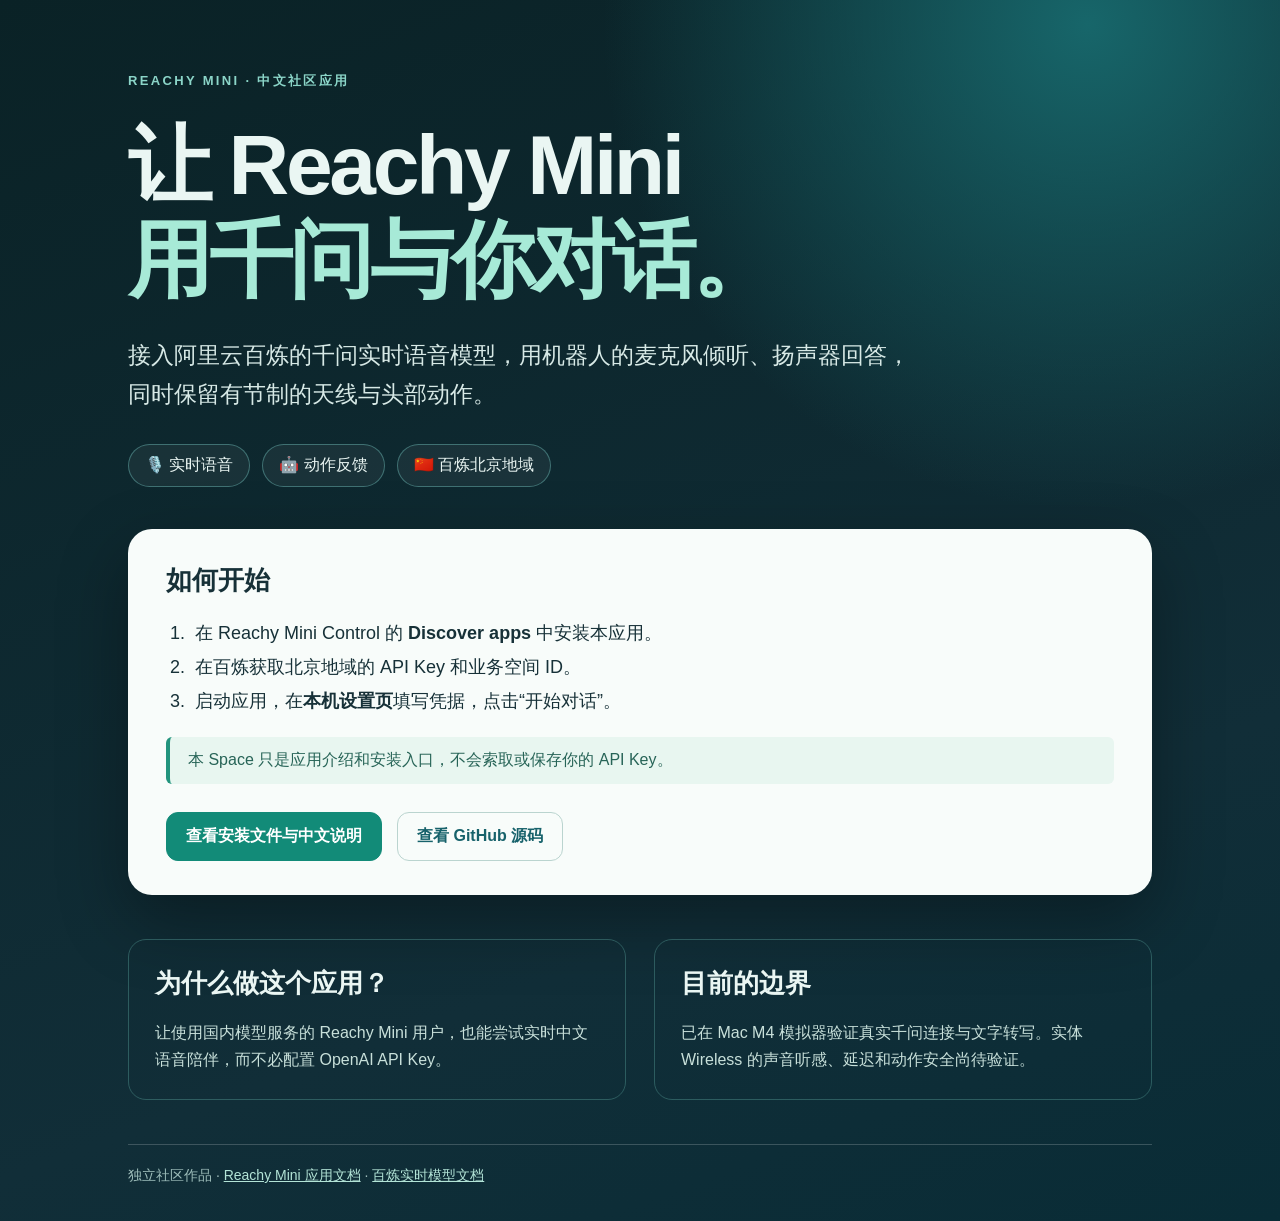
==== index.html @ 7cd7e66e "发布 Reachy Mini 千问 Live 中文社区应用" ====
<!doctype html>
<html lang="zh-CN">
<head>
  <meta charset="utf-8">
  <meta name="viewport" content="width=device-width,initial-scale=1">
  <meta name="description" content="为中文用户打造的 Reachy Mini 千问实时语音社区应用">
  <title>Reachy Mini 千问 Live</title>
  <link rel="stylesheet" href="style.css">
</head>
<body>
  <main>
    <div class="eyebrow">REACHY MINI · 中文社区应用</div>
    <h1>让 Reachy Mini<br><span>用千问与你对话。</span></h1>
    <p class="lead">接入阿里云百炼的千问实时语音模型，用机器人的麦克风倾听、扬声器回答，同时保留有节制的天线与头部动作。</p>
    <div class="pillrow"><span>🎙️ 实时语音</span><span>🤖 动作反馈</span><span>🇨🇳 百炼北京地域</span></div>
    <section class="panel">
      <h2>如何开始</h2>
      <ol>
        <li>在 Reachy Mini Control 的 <strong>Discover apps</strong> 中安装本应用。</li>
        <li>在百炼获取北京地域的 API Key 和业务空间 ID。</li>
        <li>启动应用，在<strong>本机设置页</strong>填写凭据，点击“开始对话”。</li>
      </ol>
      <p class="note">本 Space 只是应用介绍和安装入口，不会索取或保存你的 API Key。</p>
      <div class="actions"><a class="primary" href="https://huggingface.co/spaces/kongfurabbit/reachy-mini-qwen-live/tree/main">查看安装文件与中文说明</a><a href="https://github.com/kongfurabbitZ/reachy-mini-qwen-live">查看 GitHub 源码</a></div>
    </section>
    <section class="details"><div><h2>为什么做这个应用？</h2><p>让使用国内模型服务的 Reachy Mini 用户，也能尝试实时中文语音陪伴，而不必配置 OpenAI API Key。</p></div><div><h2>目前的边界</h2><p>已在 Mac M4 模拟器验证真实千问连接与文字转写。实体 Wireless 的声音听感、延迟和动作安全尚待验证。</p></div></section>
    <footer>独立社区作品 · <a href="https://huggingface.co/docs/reachy_mini/SDK/apps">Reachy Mini 应用文档</a> · <a href="https://help.aliyun.com/zh/model-studio/realtime">百炼实时模型文档</a></footer>
  </main>
</body>
</html>
---- style.css ----
:root{font-family:-apple-system,BlinkMacSystemFont,"PingFang SC","Microsoft YaHei",sans-serif;color:#eaf6f3;background:#0a2226}*{box-sizing:border-box}body{margin:0;background:radial-gradient(circle at 85% 2%,#17666a 0,transparent 30%),linear-gradient(160deg,#0a2226,#112e38 70%,#092c36);min-height:100vh}main{max-width:1080px;margin:auto;padding:72px 28px 36px}.eyebrow{color:#8bd5c8;letter-spacing:.18em;font-size:13px;font-weight:750}h1{font-size:clamp(42px,7.5vw,84px);line-height:1.13;letter-spacing:-.04em;margin:28px 0}h1 span{color:#a7ead7}.lead{font-size:clamp(18px,2vw,23px);line-height:1.7;max-width:790px;color:#d7e9e6}.pillrow{display:flex;gap:12px;flex-wrap:wrap;margin:30px 0 42px}.pillrow span{border:1px solid #6bb9b577;border-radius:99px;padding:10px 16px;background:#ffffff0d}.panel{background:#f8fcfa;color:#173138;border-radius:24px;padding:34px 38px;box-shadow:0 26px 70px #0005}.panel h2,.details h2{margin:0 0 18px;font-size:26px}.panel ol{padding-left:24px;font-size:18px;line-height:1.9}.panel li{padding-left:5px}.note{border-left:4px solid #22947d;background:#e8f6f0;padding:13px 18px;border-radius:6px;color:#276457}.actions{display:flex;gap:15px;flex-wrap:wrap;margin-top:28px}.actions a{display:inline-block;text-decoration:none;border:1px solid #bad4cf;border-radius:12px;padding:13px 19px;color:#17626b;font-weight:700}.actions a.primary{background:#128b78;color:white;border-color:#128b78}.details{display:grid;grid-template-columns:1fr 1fr;gap:28px;margin:44px 0}.details div{border:1px solid #4c8e8a7d;border-radius:18px;padding:26px}.details p{line-height:1.7;color:#c8e0da;margin:0}footer{color:#9dbdba;border-top:1px solid #ffffff30;padding-top:22px;font-size:14px}footer a{color:#b3e4d7}@media(max-width:700px){main{padding:42px 18px}.panel{padding:27px 22px}.details{grid-template-columns:1fr}}
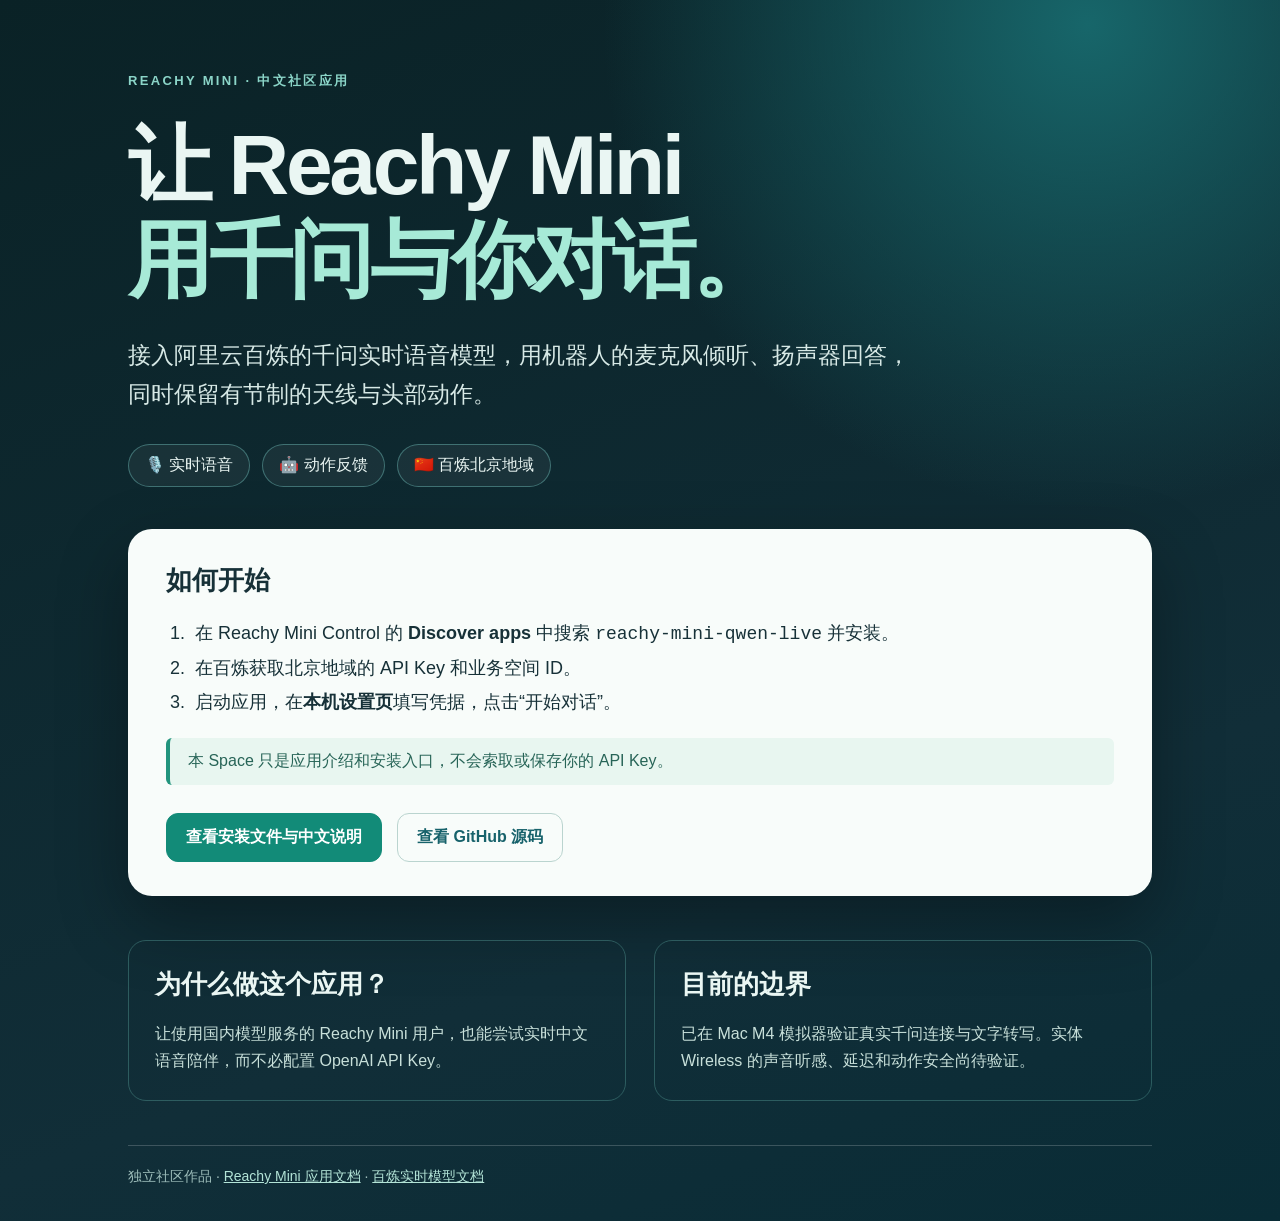
==== commit f01fa814: "明确在应用商店中的搜索名称" ====
--- a/index.html
+++ b/index.html
@@ -16,7 +16,7 @@
     <section class="panel">
       <h2>如何开始</h2>
       <ol>
-        <li>在 Reachy Mini Control 的 <strong>Discover apps</strong> 中安装本应用。</li>
+        <li>在 Reachy Mini Control 的 <strong>Discover apps</strong> 中搜索 <code>reachy-mini-qwen-live</code> 并安装。</li>
         <li>在百炼获取北京地域的 API Key 和业务空间 ID。</li>
         <li>启动应用，在<strong>本机设置页</strong>填写凭据，点击“开始对话”。</li>
       </ol>
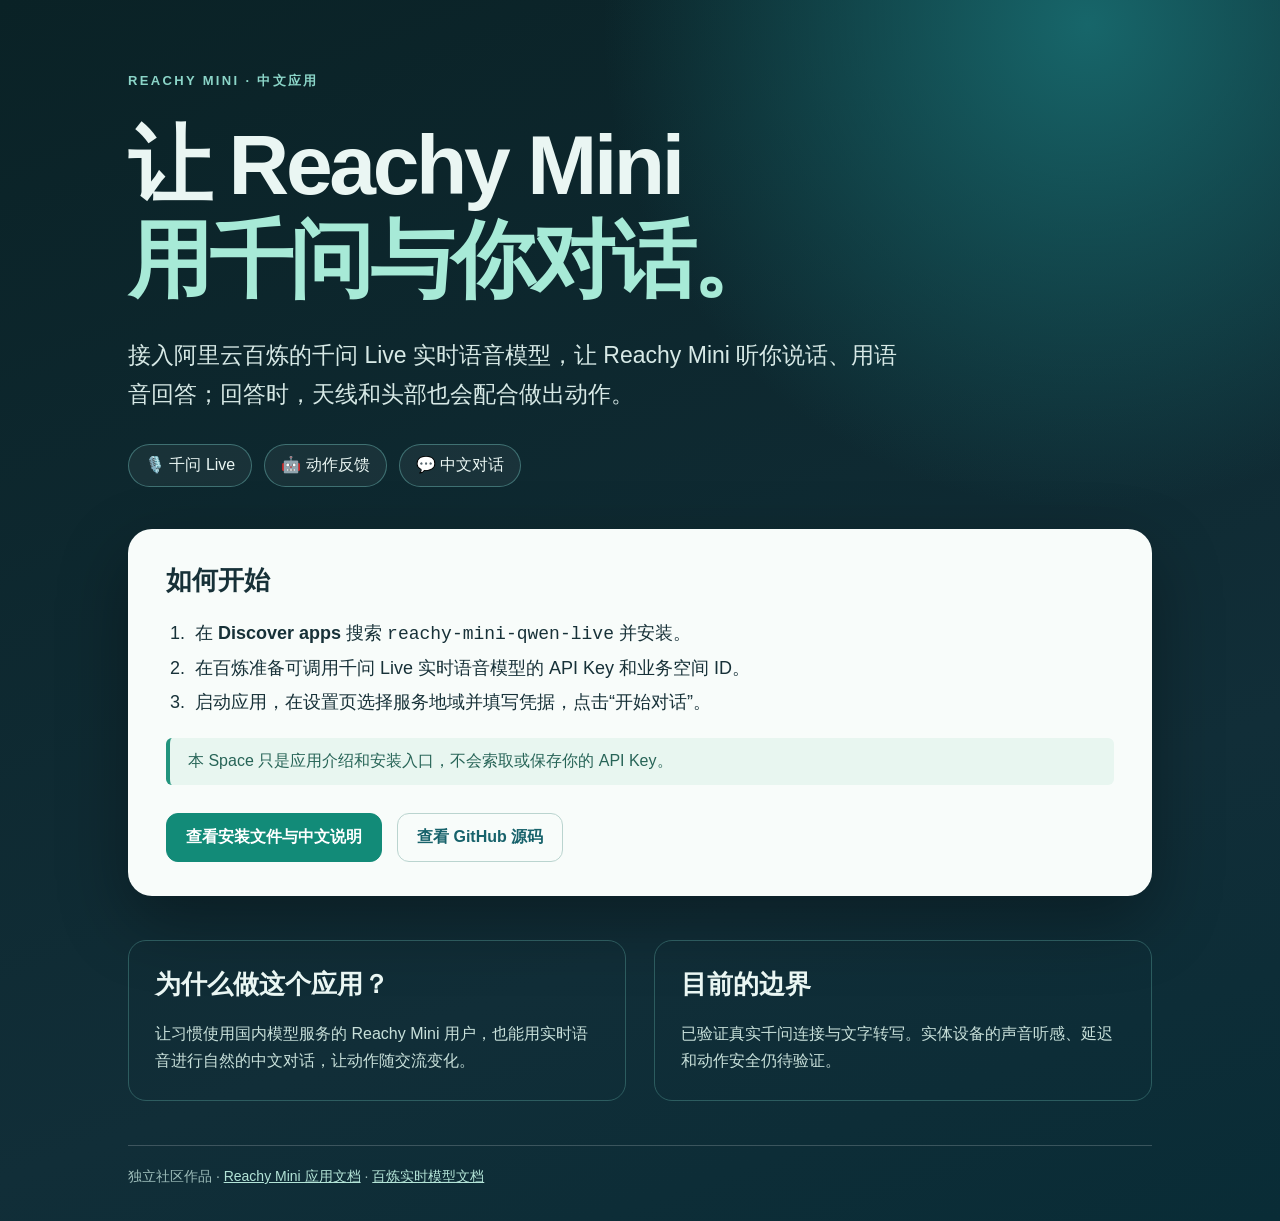
==== commit 3166bb0e: "修正文案并支持选择百炼服务地域" ====
--- a/index.html
+++ b/index.html
@@ -3,27 +3,27 @@
 <head>
   <meta charset="utf-8">
   <meta name="viewport" content="width=device-width,initial-scale=1">
-  <meta name="description" content="为中文用户打造的 Reachy Mini 千问实时语音社区应用">
+  <meta name="description" content="让 Reachy Mini 接入千问 Live 实时语音模型的中文应用">
   <title>Reachy Mini 千问 Live</title>
   <link rel="stylesheet" href="style.css">
 </head>
 <body>
   <main>
-    <div class="eyebrow">REACHY MINI · 中文社区应用</div>
+    <div class="eyebrow">REACHY MINI · 中文应用</div>
     <h1>让 Reachy Mini<br><span>用千问与你对话。</span></h1>
-    <p class="lead">接入阿里云百炼的千问实时语音模型，用机器人的麦克风倾听、扬声器回答，同时保留有节制的天线与头部动作。</p>
-    <div class="pillrow"><span>🎙️ 实时语音</span><span>🤖 动作反馈</span><span>🇨🇳 百炼北京地域</span></div>
+    <p class="lead">接入阿里云百炼的千问 Live 实时语音模型，让 Reachy Mini 听你说话、用语音回答；回答时，天线和头部也会配合做出动作。</p>
+    <div class="pillrow"><span>🎙️ 千问 Live</span><span>🤖 动作反馈</span><span>💬 中文对话</span></div>
     <section class="panel">
       <h2>如何开始</h2>
       <ol>
-        <li>在 Reachy Mini Control 的 <strong>Discover apps</strong> 中搜索 <code>reachy-mini-qwen-live</code> 并安装。</li>
-        <li>在百炼获取北京地域的 API Key 和业务空间 ID。</li>
-        <li>启动应用，在<strong>本机设置页</strong>填写凭据，点击“开始对话”。</li>
+        <li>在 <strong>Discover apps</strong> 搜索 <code>reachy-mini-qwen-live</code> 并安装。</li>
+        <li>在百炼准备可调用千问 Live 实时语音模型的 API Key 和业务空间 ID。</li>
+        <li>启动应用，在设置页选择服务地域并填写凭据，点击“开始对话”。</li>
       </ol>
       <p class="note">本 Space 只是应用介绍和安装入口，不会索取或保存你的 API Key。</p>
       <div class="actions"><a class="primary" href="https://huggingface.co/spaces/kongfurabbit/reachy-mini-qwen-live/tree/main">查看安装文件与中文说明</a><a href="https://github.com/kongfurabbitZ/reachy-mini-qwen-live">查看 GitHub 源码</a></div>
     </section>
-    <section class="details"><div><h2>为什么做这个应用？</h2><p>让使用国内模型服务的 Reachy Mini 用户，也能尝试实时中文语音陪伴，而不必配置 OpenAI API Key。</p></div><div><h2>目前的边界</h2><p>已在 Mac M4 模拟器验证真实千问连接与文字转写。实体 Wireless 的声音听感、延迟和动作安全尚待验证。</p></div></section>
+    <section class="details"><div><h2>为什么做这个应用？</h2><p>让习惯使用国内模型服务的 Reachy Mini 用户，也能用实时语音进行自然的中文对话，让动作随交流变化。</p></div><div><h2>目前的边界</h2><p>已验证真实千问连接与文字转写。实体设备的声音听感、延迟和动作安全仍待验证。</p></div></section>
     <footer>独立社区作品 · <a href="https://huggingface.co/docs/reachy_mini/SDK/apps">Reachy Mini 应用文档</a> · <a href="https://help.aliyun.com/zh/model-studio/realtime">百炼实时模型文档</a></footer>
   </main>
 </body>
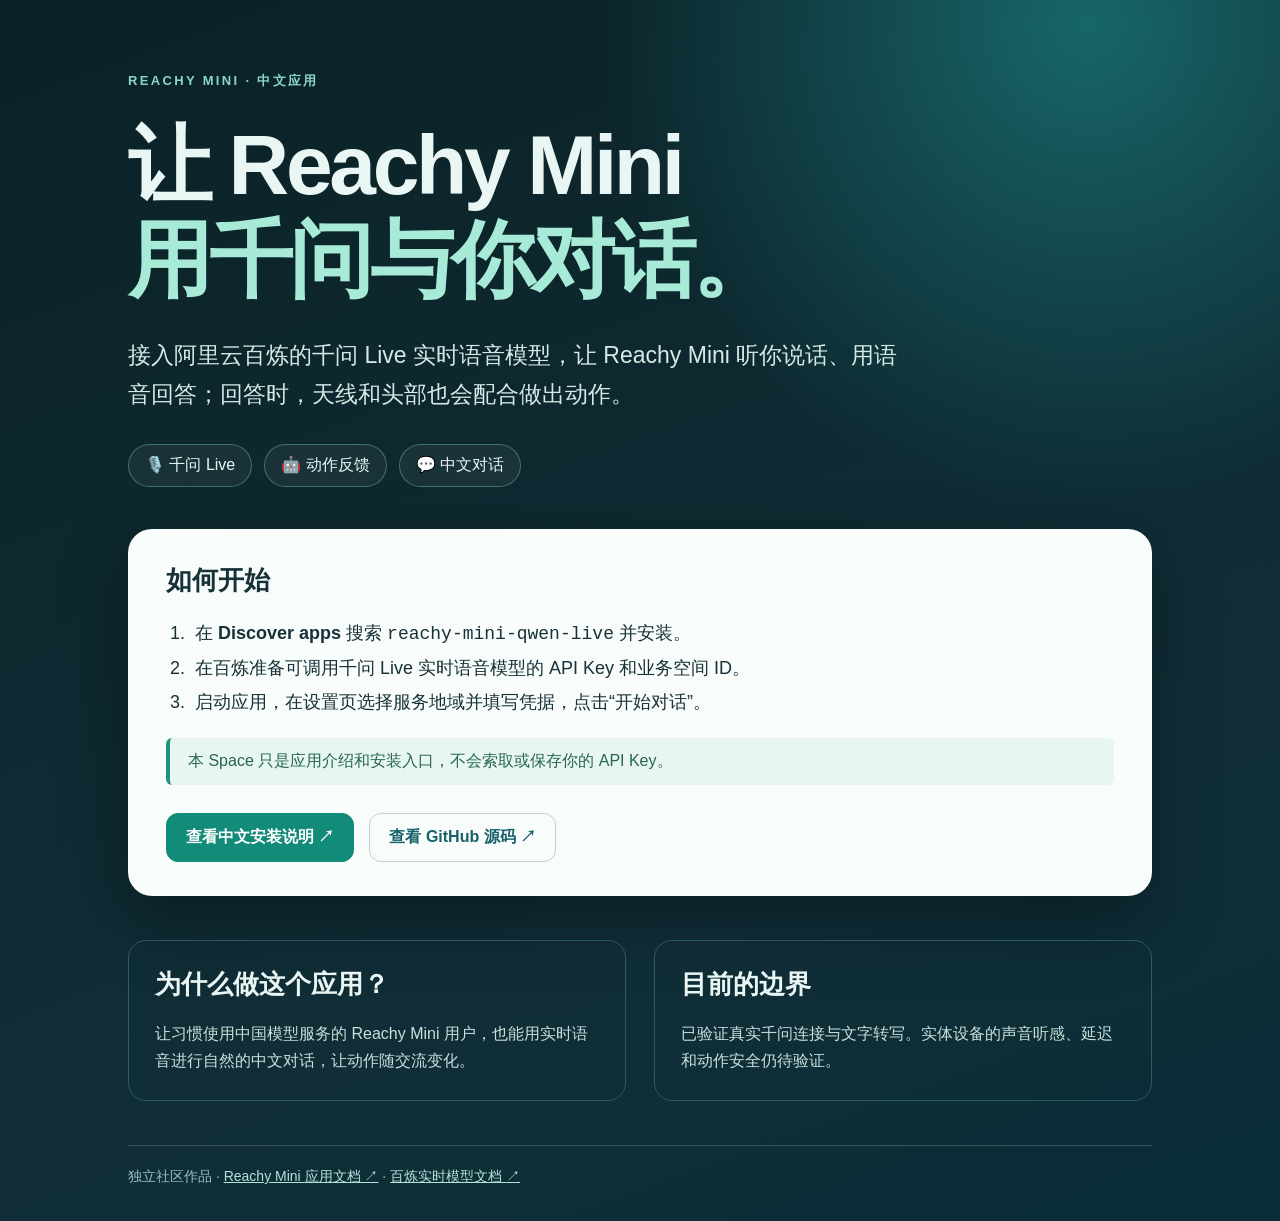
==== commit c0d3b53c: "修正 Space 外部链接和中国模型文案" ====
--- a/index.html
+++ b/index.html
@@ -21,10 +21,10 @@
         <li>启动应用，在设置页选择服务地域并填写凭据，点击“开始对话”。</li>
       </ol>
       <p class="note">本 Space 只是应用介绍和安装入口，不会索取或保存你的 API Key。</p>
-      <div class="actions"><a class="primary" href="https://huggingface.co/spaces/kongfurabbit/reachy-mini-qwen-live/tree/main">查看安装文件与中文说明</a><a href="https://github.com/kongfurabbitZ/reachy-mini-qwen-live">查看 GitHub 源码</a></div>
+      <div class="actions"><a class="primary" href="https://huggingface.co/spaces/kongfurabbit/reachy-mini-qwen-live/blob/main/README.md" target="_blank" rel="noopener noreferrer">查看中文安装说明 ↗</a><a href="https://github.com/kongfurabbitZ/reachy-mini-qwen-live" target="_blank" rel="noopener noreferrer">查看 GitHub 源码 ↗</a></div>
     </section>
-    <section class="details"><div><h2>为什么做这个应用？</h2><p>让习惯使用国内模型服务的 Reachy Mini 用户，也能用实时语音进行自然的中文对话，让动作随交流变化。</p></div><div><h2>目前的边界</h2><p>已验证真实千问连接与文字转写。实体设备的声音听感、延迟和动作安全仍待验证。</p></div></section>
-    <footer>独立社区作品 · <a href="https://huggingface.co/docs/reachy_mini/SDK/apps">Reachy Mini 应用文档</a> · <a href="https://help.aliyun.com/zh/model-studio/realtime">百炼实时模型文档</a></footer>
+    <section class="details"><div><h2>为什么做这个应用？</h2><p>让习惯使用中国模型服务的 Reachy Mini 用户，也能用实时语音进行自然的中文对话，让动作随交流变化。</p></div><div><h2>目前的边界</h2><p>已验证真实千问连接与文字转写。实体设备的声音听感、延迟和动作安全仍待验证。</p></div></section>
+    <footer>独立社区作品 · <a href="https://huggingface.co/docs/reachy_mini/SDK/apps" target="_blank" rel="noopener noreferrer">Reachy Mini 应用文档 ↗</a> · <a href="https://help.aliyun.com/zh/model-studio/realtime" target="_blank" rel="noopener noreferrer">百炼实时模型文档 ↗</a></footer>
   </main>
 </body>
 </html>
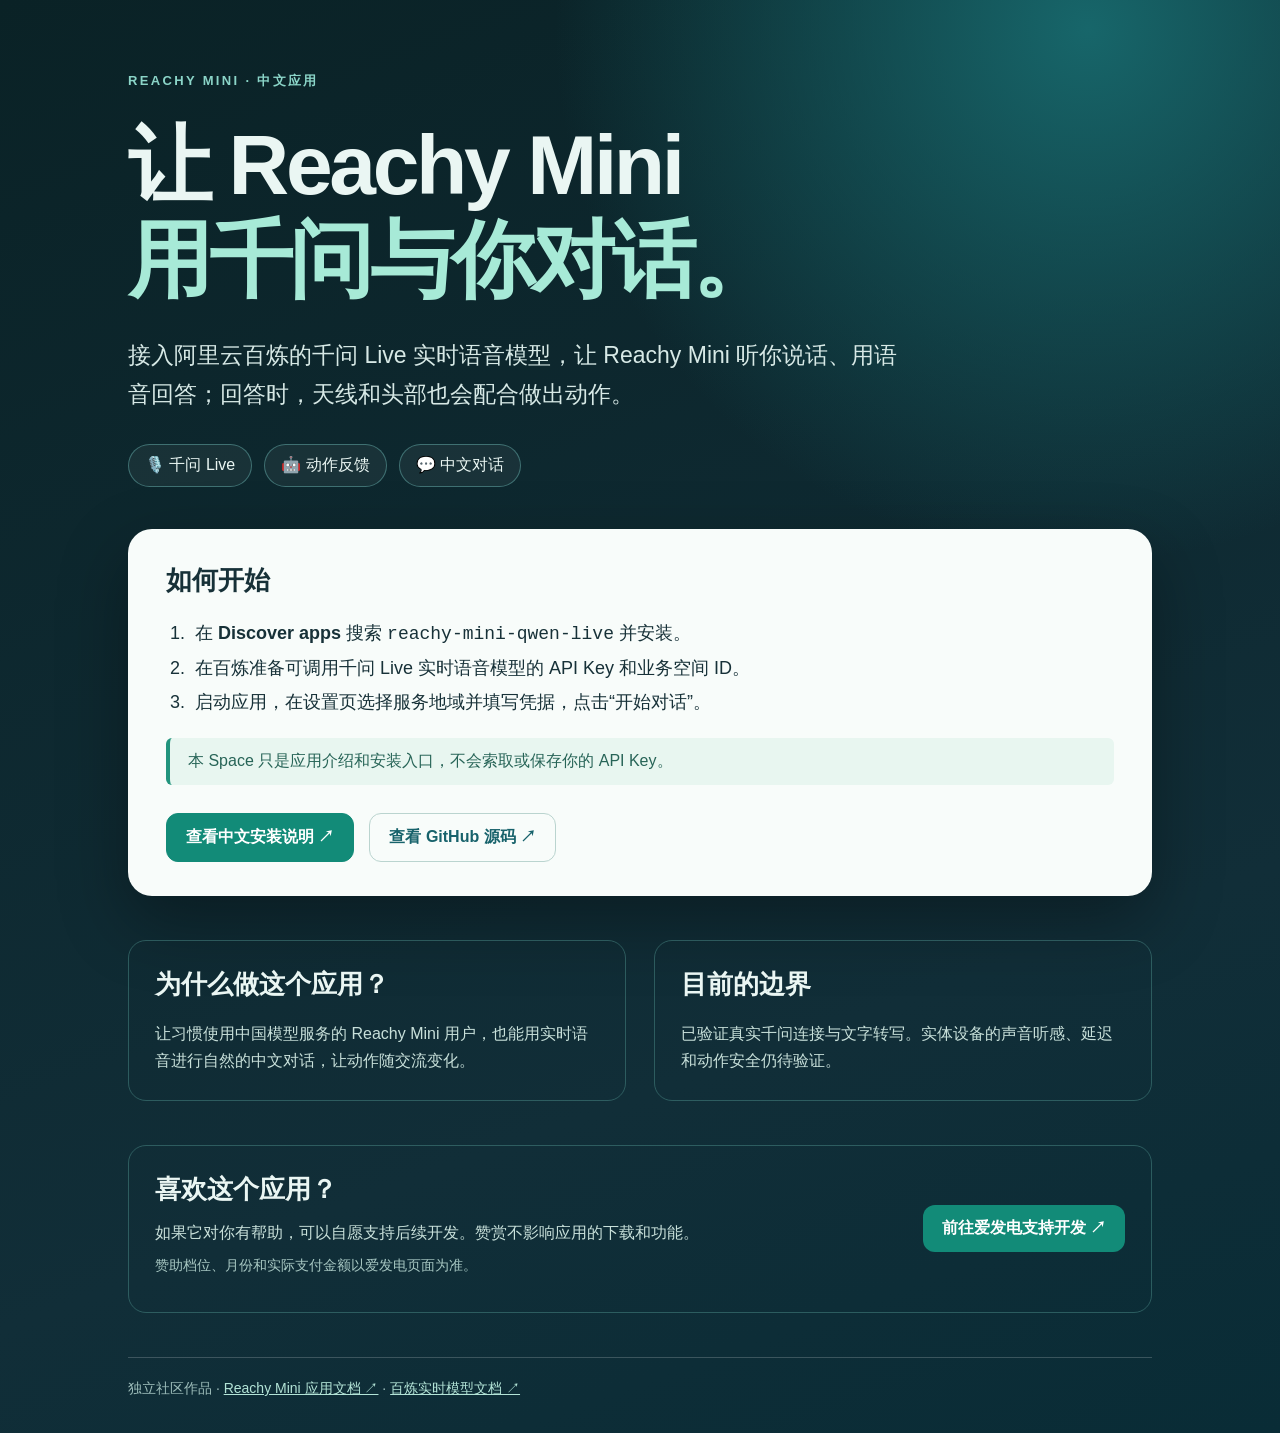
==== commit 29575649: "添加爱发电自愿赞赏入口" ====
--- a/index.html
+++ b/index.html
@@ -24,6 +24,10 @@
       <div class="actions"><a class="primary" href="https://huggingface.co/spaces/kongfurabbit/reachy-mini-qwen-live/blob/main/README.md" target="_blank" rel="noopener noreferrer">查看中文安装说明 ↗</a><a href="https://github.com/kongfurabbitZ/reachy-mini-qwen-live" target="_blank" rel="noopener noreferrer">查看 GitHub 源码 ↗</a></div>
     </section>
     <section class="details"><div><h2>为什么做这个应用？</h2><p>让习惯使用中国模型服务的 Reachy Mini 用户，也能用实时语音进行自然的中文对话，让动作随交流变化。</p></div><div><h2>目前的边界</h2><p>已验证真实千问连接与文字转写。实体设备的声音听感、延迟和动作安全仍待验证。</p></div></section>
+    <section class="support" aria-labelledby="support-title">
+      <div><h2 id="support-title">喜欢这个应用？</h2><p>如果它对你有帮助，可以自愿支持后续开发。赞赏不影响应用的下载和功能。</p><p class="support-note">赞助档位、月份和实际支付金额以爱发电页面为准。</p></div>
+      <a href="https://afdian.com/a/kongfurabbit" target="_blank" rel="noopener noreferrer">前往爱发电支持开发 ↗</a>
+    </section>
     <footer>独立社区作品 · <a href="https://huggingface.co/docs/reachy_mini/SDK/apps" target="_blank" rel="noopener noreferrer">Reachy Mini 应用文档 ↗</a> · <a href="https://help.aliyun.com/zh/model-studio/realtime" target="_blank" rel="noopener noreferrer">百炼实时模型文档 ↗</a></footer>
   </main>
 </body>
--- a/style.css
+++ b/style.css
@@ -1 +1 @@
-:root{font-family:-apple-system,BlinkMacSystemFont,"PingFang SC","Microsoft YaHei",sans-serif;color:#eaf6f3;background:#0a2226}*{box-sizing:border-box}body{margin:0;background:radial-gradient(circle at 85% 2%,#17666a 0,transparent 30%),linear-gradient(160deg,#0a2226,#112e38 70%,#092c36);min-height:100vh}main{max-width:1080px;margin:auto;padding:72px 28px 36px}.eyebrow{color:#8bd5c8;letter-spacing:.18em;font-size:13px;font-weight:750}h1{font-size:clamp(42px,7.5vw,84px);line-height:1.13;letter-spacing:-.04em;margin:28px 0}h1 span{color:#a7ead7}.lead{font-size:clamp(18px,2vw,23px);line-height:1.7;max-width:790px;color:#d7e9e6}.pillrow{display:flex;gap:12px;flex-wrap:wrap;margin:30px 0 42px}.pillrow span{border:1px solid #6bb9b577;border-radius:99px;padding:10px 16px;background:#ffffff0d}.panel{background:#f8fcfa;color:#173138;border-radius:24px;padding:34px 38px;box-shadow:0 26px 70px #0005}.panel h2,.details h2{margin:0 0 18px;font-size:26px}.panel ol{padding-left:24px;font-size:18px;line-height:1.9}.panel li{padding-left:5px}.note{border-left:4px solid #22947d;background:#e8f6f0;padding:13px 18px;border-radius:6px;color:#276457}.actions{display:flex;gap:15px;flex-wrap:wrap;margin-top:28px}.actions a{display:inline-block;text-decoration:none;border:1px solid #bad4cf;border-radius:12px;padding:13px 19px;color:#17626b;font-weight:700}.actions a.primary{background:#128b78;color:white;border-color:#128b78}.details{display:grid;grid-template-columns:1fr 1fr;gap:28px;margin:44px 0}.details div{border:1px solid #4c8e8a7d;border-radius:18px;padding:26px}.details p{line-height:1.7;color:#c8e0da;margin:0}footer{color:#9dbdba;border-top:1px solid #ffffff30;padding-top:22px;font-size:14px}footer a{color:#b3e4d7}@media(max-width:700px){main{padding:42px 18px}.panel{padding:27px 22px}.details{grid-template-columns:1fr}}
+:root{font-family:-apple-system,BlinkMacSystemFont,"PingFang SC","Microsoft YaHei",sans-serif;color:#eaf6f3;background:#0a2226}*{box-sizing:border-box}body{margin:0;background:radial-gradient(circle at 85% 2%,#17666a 0,transparent 30%),linear-gradient(160deg,#0a2226,#112e38 70%,#092c36);min-height:100vh}main{max-width:1080px;margin:auto;padding:72px 28px 36px}.eyebrow{color:#8bd5c8;letter-spacing:.18em;font-size:13px;font-weight:750}h1{font-size:clamp(42px,7.5vw,84px);line-height:1.13;letter-spacing:-.04em;margin:28px 0}h1 span{color:#a7ead7}.lead{font-size:clamp(18px,2vw,23px);line-height:1.7;max-width:790px;color:#d7e9e6}.pillrow{display:flex;gap:12px;flex-wrap:wrap;margin:30px 0 42px}.pillrow span{border:1px solid #6bb9b577;border-radius:99px;padding:10px 16px;background:#ffffff0d}.panel{background:#f8fcfa;color:#173138;border-radius:24px;padding:34px 38px;box-shadow:0 26px 70px #0005}.panel h2,.details h2{margin:0 0 18px;font-size:26px}.panel ol{padding-left:24px;font-size:18px;line-height:1.9}.panel li{padding-left:5px}.note{border-left:4px solid #22947d;background:#e8f6f0;padding:13px 18px;border-radius:6px;color:#276457}.actions{display:flex;gap:15px;flex-wrap:wrap;margin-top:28px}.actions a{display:inline-block;text-decoration:none;border:1px solid #bad4cf;border-radius:12px;padding:13px 19px;color:#17626b;font-weight:700}.actions a.primary{background:#128b78;color:white;border-color:#128b78}.details{display:grid;grid-template-columns:1fr 1fr;gap:28px;margin:44px 0}.details div{border:1px solid #4c8e8a7d;border-radius:18px;padding:26px}.details p{line-height:1.7;color:#c8e0da;margin:0}.support{display:flex;align-items:center;justify-content:space-between;gap:24px;border:1px solid #4c8e8a7d;border-radius:18px;padding:26px;margin:0 0 44px}.support h2{font-size:26px;margin:0 0 12px}.support p{line-height:1.7;color:#c8e0da;margin:0 0 8px}.support .support-note{font-size:14px;color:#a7c7c2}.support a{display:inline-block;white-space:nowrap;text-decoration:none;border-radius:12px;padding:13px 19px;background:#128b78;color:#fff;font-weight:700}.support a:hover,.support a:focus-visible{background:#0f7565}.support a:focus-visible{outline:3px solid #a7ead7;outline-offset:3px}footer{color:#9dbdba;border-top:1px solid #ffffff30;padding-top:22px;font-size:14px}footer a{color:#b3e4d7}@media(max-width:700px){main{padding:42px 18px}.panel{padding:27px 22px}.details{grid-template-columns:1fr}.support{display:block}.support a{white-space:normal;margin-top:12px}}
